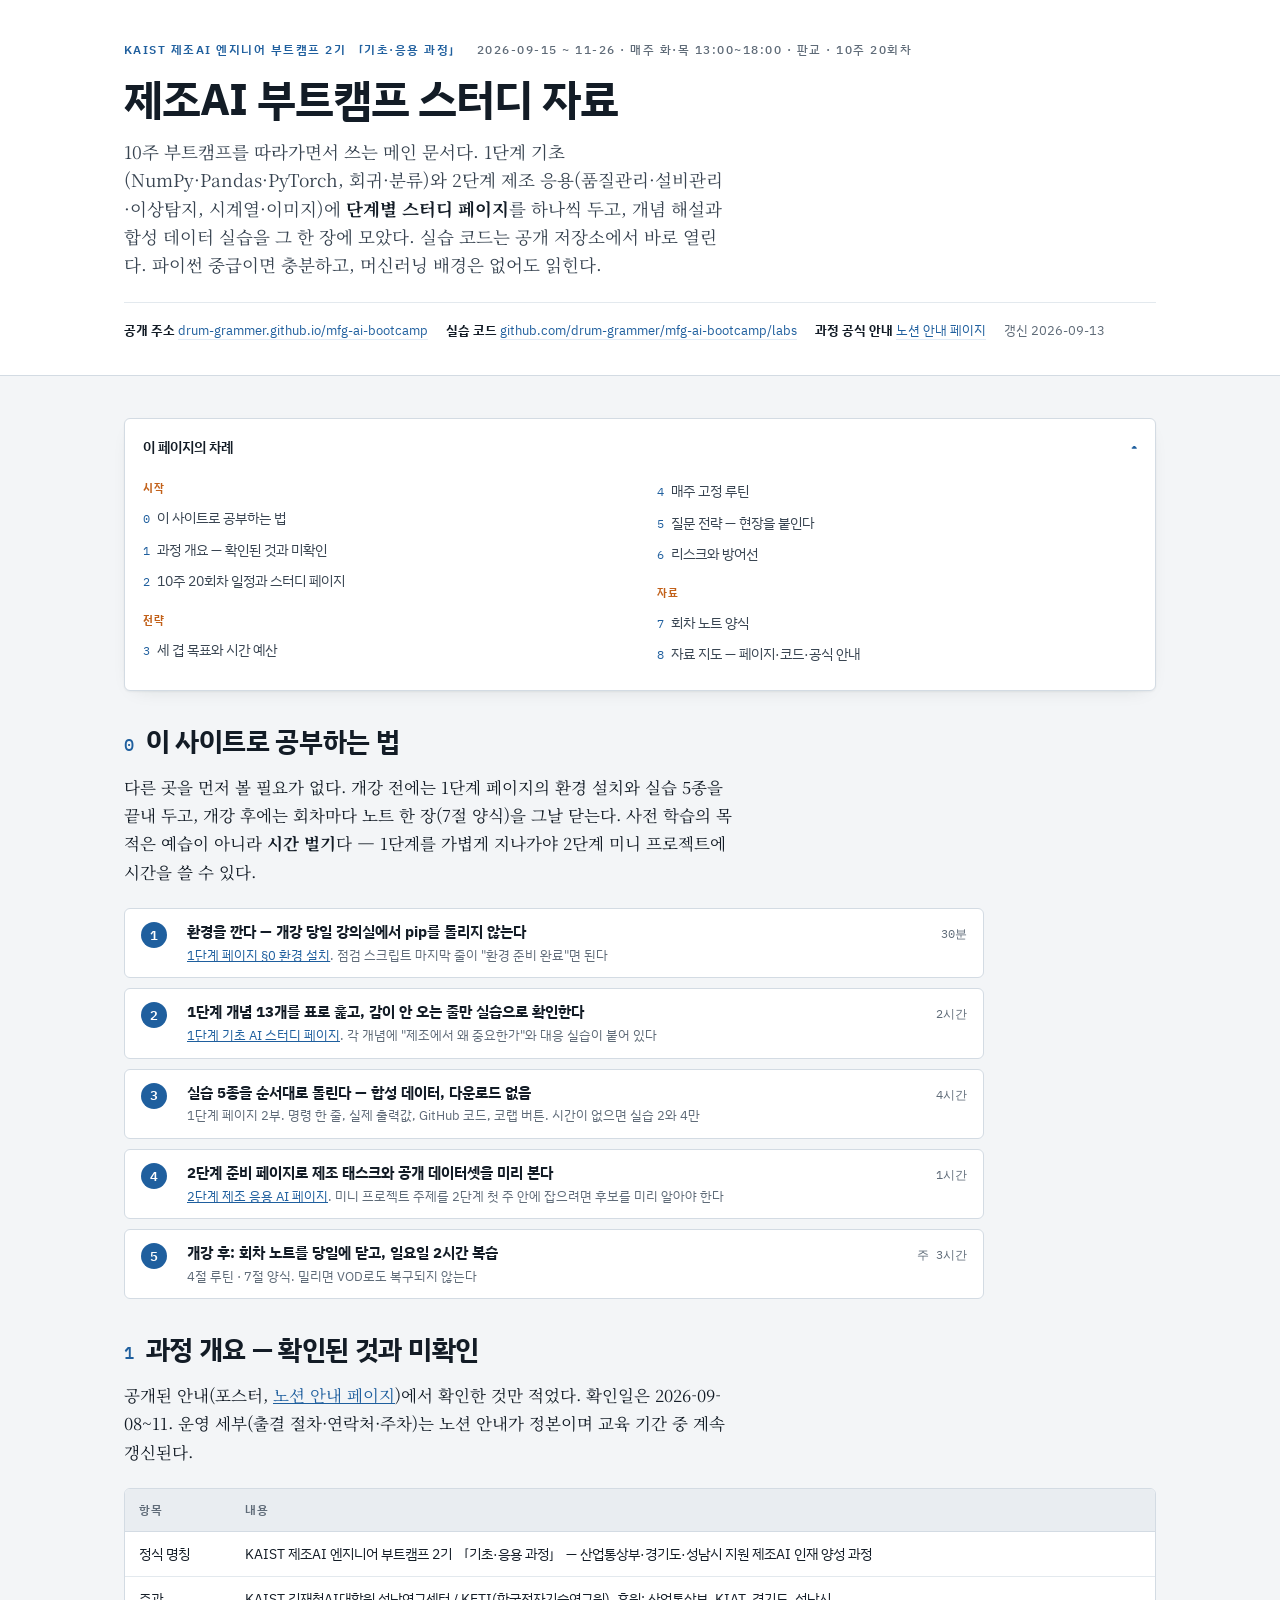
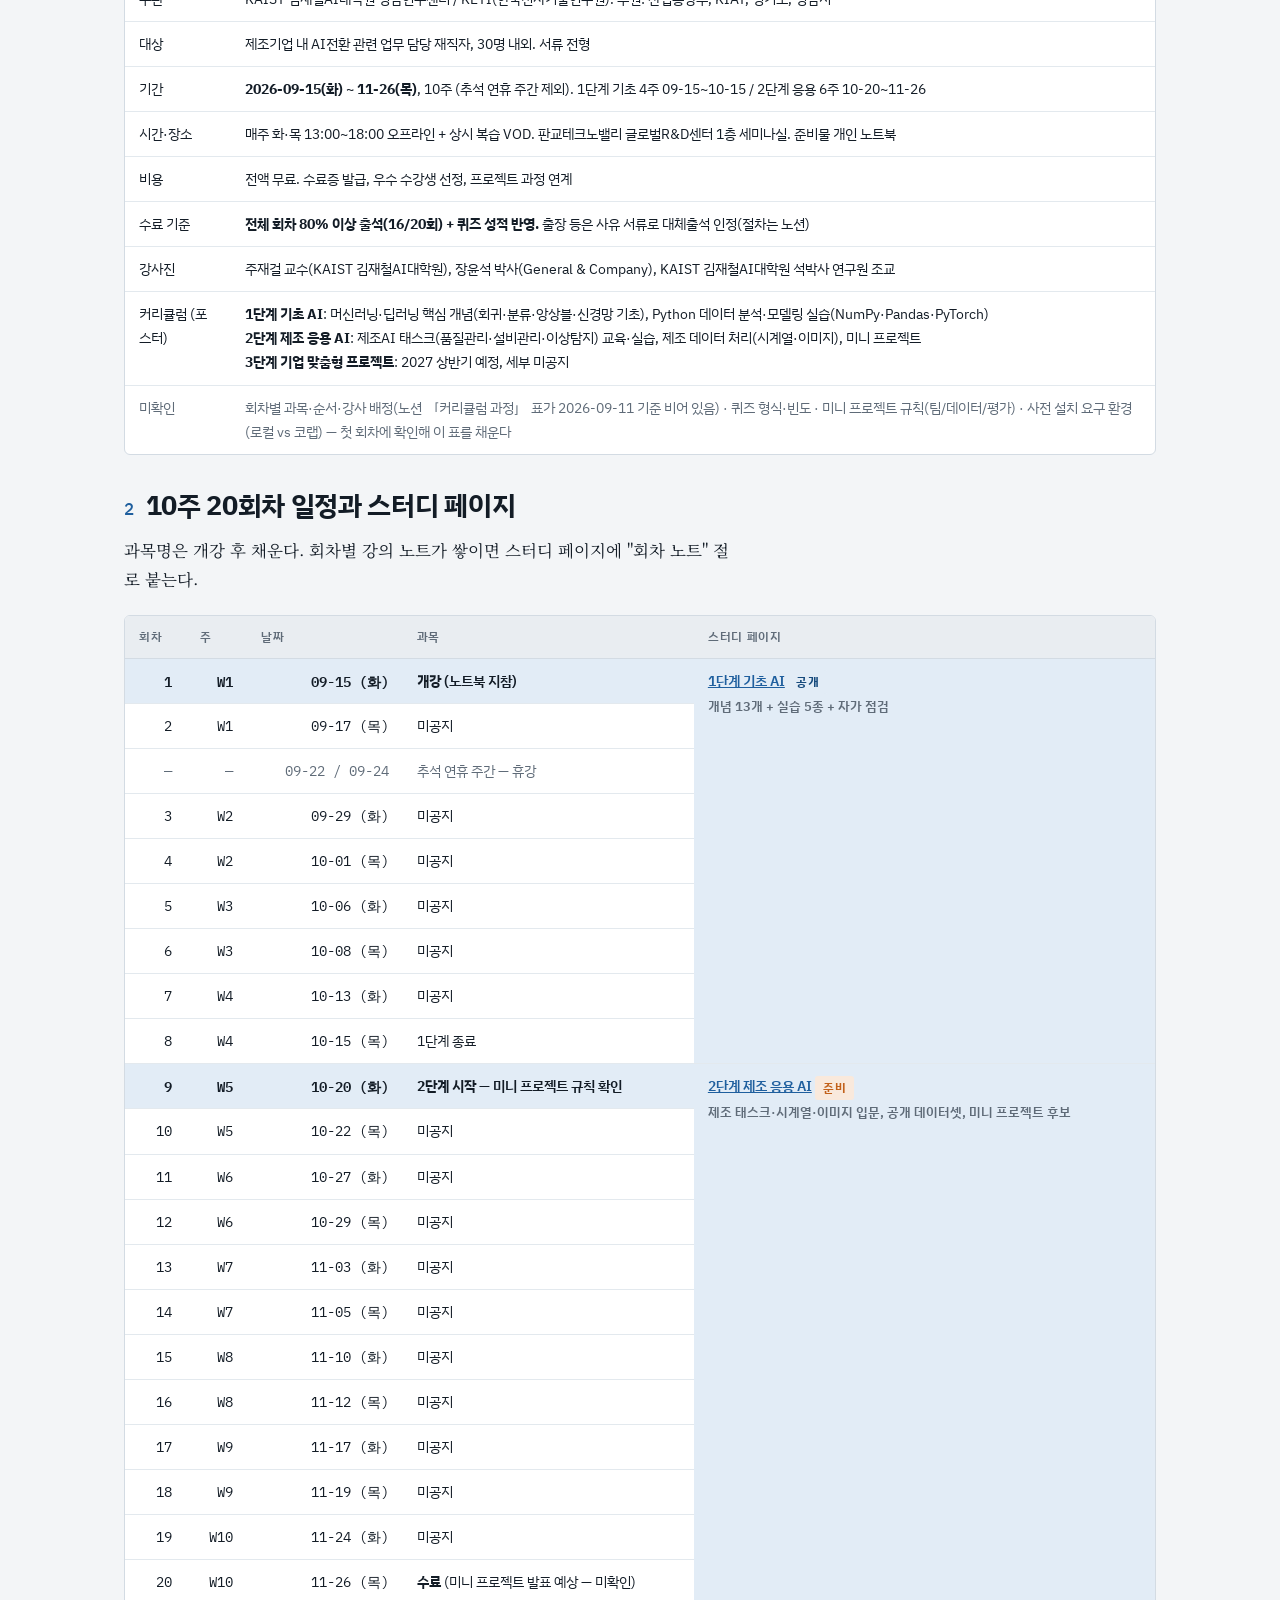
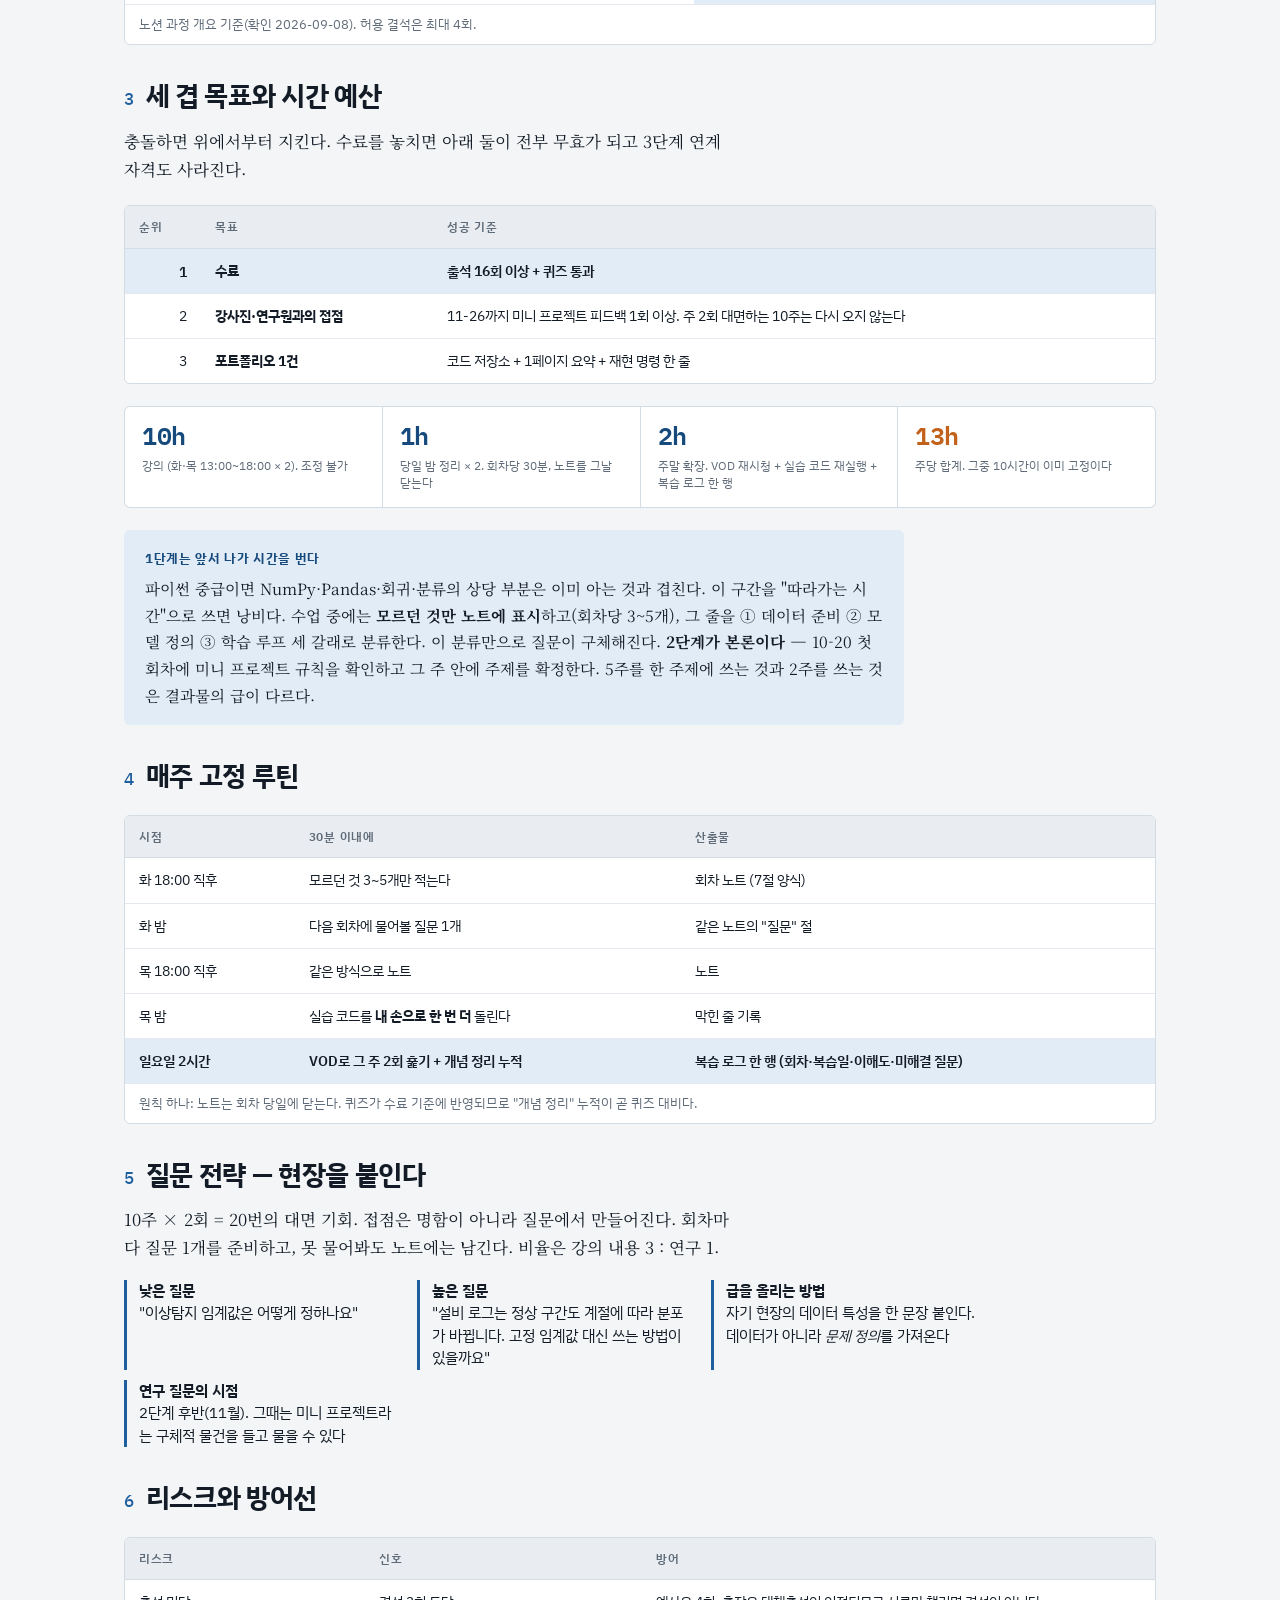
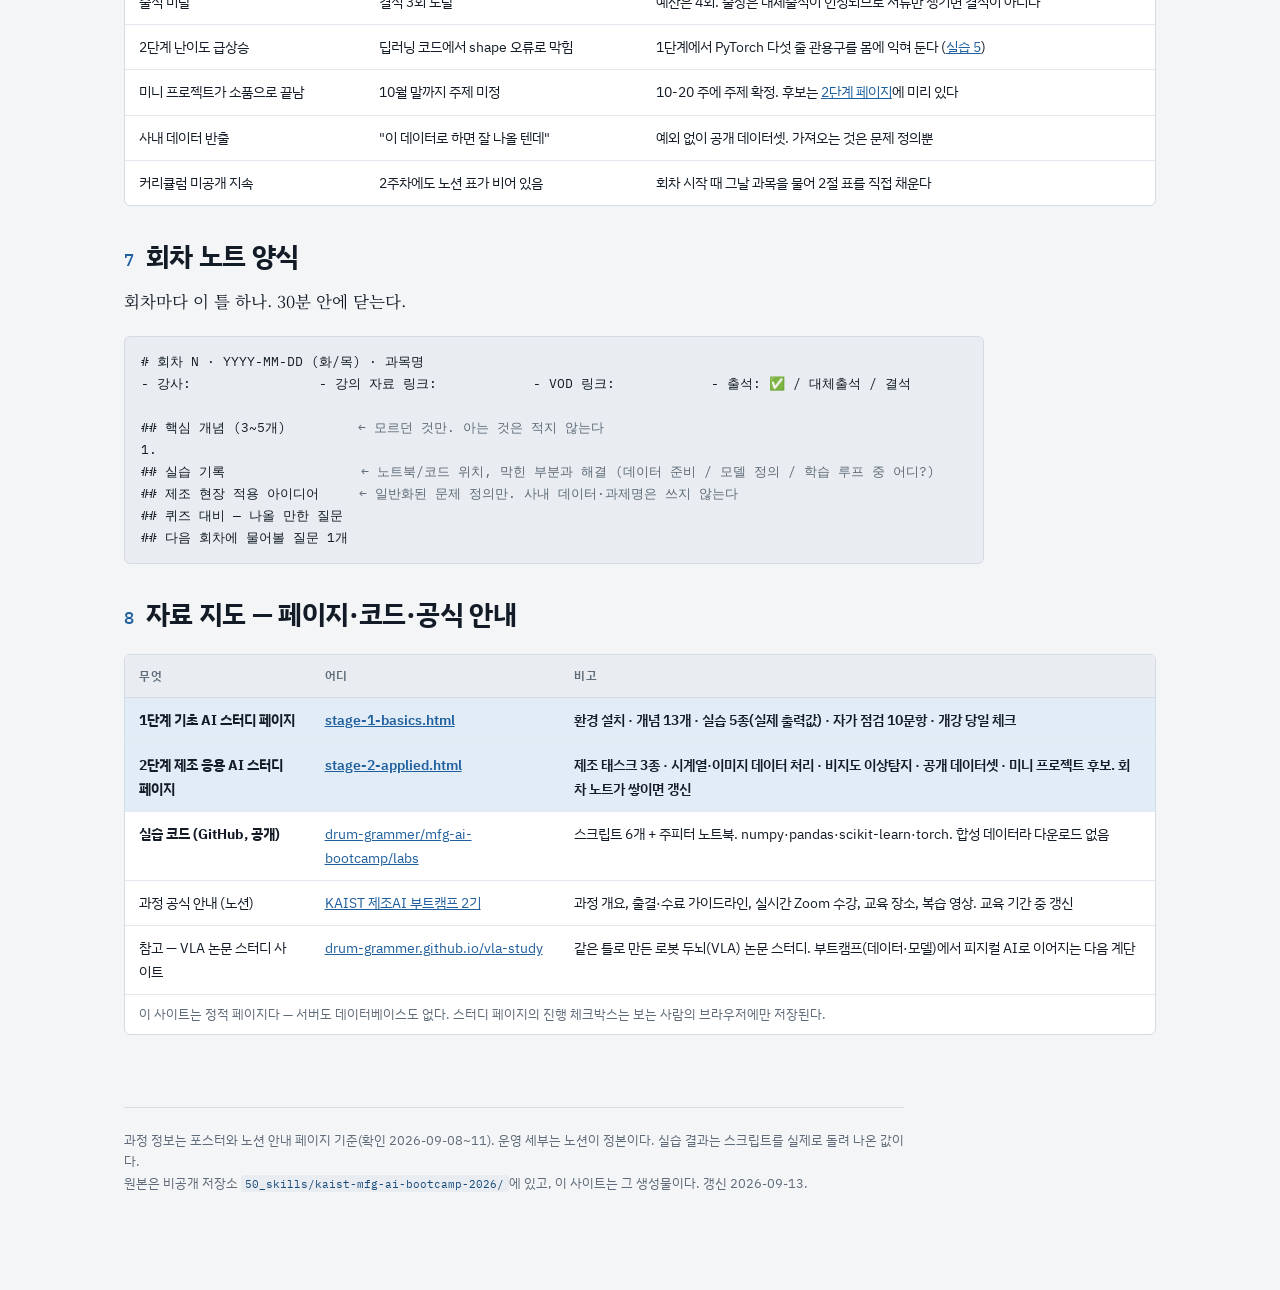
==== index.html @ 0977c616 "site: 2026-09-16 (kaist-mfg-ai-bootcamp-2026@974f3ee)" ====
<!DOCTYPE html>
<html lang="ko">
<head>
<meta charset="utf-8">
<meta name="viewport" content="width=device-width, initial-scale=1">
<style>
    html { color-scheme: light; }
    body { margin: 0; font: 14px system-ui, -apple-system, sans-serif; background: #fafaf9; }
    img { max-width: 100%; }
    [hidden] { display: none !important; }
</style>
<title>제조AI 부트캠프 2기 스터디</title>
<link rel="preconnect" href="https://fonts.gstatic.com" crossorigin>
<link rel="stylesheet" href="https://fonts.googleapis.com/css2?family=IBM+Plex+Sans+KR:wght@400;500;600;700&family=Noto+Serif+KR:wght@400;600;700&family=IBM+Plex+Mono:wght@400;500;600&display=swap">
<link rel="stylesheet" href="style.css">

</head>
<body>
<header class="masthead">
  <div class="wrap">
    <div class="eyebrow">
      <span>KAIST 제조AI 엔지니어 부트캠프 2기 「기초·응용 과정」</span>
      <span class="dim">2026-09-15 ~ 11-26 · 매주 화·목 13:00~18:00 · 판교 · 10주 20회차</span>
    </div>
    <h1>제조AI 부트캠프 스터디 자료</h1>
    <p class="standfirst">
      10주 부트캠프를 따라가면서 쓰는 메인 문서다. 1단계 기초(NumPy·Pandas·PyTorch, 회귀·분류)와
      2단계 제조 응용(품질관리·설비관리·이상탐지, 시계열·이미지)에 <strong>단계별 스터디 페이지</strong>를 하나씩 두고,
      개념 해설과 합성 데이터 실습을 그 한 장에 모았다. 실습 코드는 공개 저장소에서 바로 열린다.
      파이썬 중급이면 충분하고, 머신러닝 배경은 없어도 읽힌다.
    </p>
    <div class="meta">
      <span><strong>공개 주소</strong> <a href="https://drum-grammer.github.io/mfg-ai-bootcamp/">drum-grammer.github.io/mfg-ai-bootcamp</a></span>
      <span><strong>실습 코드</strong> <a href="https://github.com/drum-grammer/mfg-ai-bootcamp/tree/main/labs">github.com/drum-grammer/mfg-ai-bootcamp/labs</a></span>
      <span><strong>과정 공식 안내</strong> <a href="https://tangy-soarer-2d3.notion.site/KAIST-AI-2-3bcd9192df1180398498f3eba708423d">노션 안내 페이지</a></span>
      <span class="dim">갱신 2026-09-13</span>
    </div>
  </div>
</header>

<div class="wrap">
<main>

<details class="toc" open>
  <summary>이 페이지의 차례</summary>
  <div class="toc-body">
    <div class="grp">시작</div>
    <a href="#how"><span class="num">0</span>이 사이트로 공부하는 법</a>
    <a href="#facts"><span class="num">1</span>과정 개요 — 확인된 것과 미확인</a>
    <a href="#schedule"><span class="num">2</span>10주 20회차 일정과 스터디 페이지</a>
    <div class="grp">전략</div>
    <a href="#goals"><span class="num">3</span>세 겹 목표와 시간 예산</a>
    <a href="#routine"><span class="num">4</span>매주 고정 루틴</a>
    <a href="#questions"><span class="num">5</span>질문 전략 — 현장을 붙인다</a>
    <a href="#risks"><span class="num">6</span>리스크와 방어선</a>
    <div class="grp">자료</div>
    <a href="#note"><span class="num">7</span>회차 노트 양식</a>
    <a href="#map"><span class="num">8</span>자료 지도 — 페이지·코드·공식 안내</a>
  </div>
</details>

<h2 id="how"><span class="num">0</span>이 사이트로 공부하는 법</h2>
<p class="col">다른 곳을 먼저 볼 필요가 없다. 개강 전에는 1단계 페이지의 환경 설치와 실습 5종을 끝내 두고, 개강 후에는 회차마다 노트 한 장(7절 양식)을 그날 닫는다.
사전 학습의 목적은 예습이 아니라 <strong>시간 벌기</strong>다 — 1단계를 가볍게 지나가야 2단계 미니 프로젝트에 시간을 쓸 수 있다.</p>
<ol class="path">
  <li><div class="what"><b>환경을 깐다 — 개강 당일 강의실에서 pip를 돌리지 않는다</b><div class="where"><a href="stage-1-basics.html#env">1단계 페이지 §0 환경 설치</a>. 점검 스크립트 마지막 줄이 "환경 준비 완료"면 된다</div></div><span class="t">30분</span></li>
  <li><div class="what"><b>1단계 개념 13개를 표로 훑고, 감이 안 오는 줄만 실습으로 확인한다</b><div class="where"><a href="stage-1-basics.html">1단계 기초 AI 스터디 페이지</a>. 각 개념에 "제조에서 왜 중요한가"와 대응 실습이 붙어 있다</div></div><span class="t">2시간</span></li>
  <li><div class="what"><b>실습 5종을 순서대로 돌린다 — 합성 데이터, 다운로드 없음</b><div class="where">1단계 페이지 2부. 명령 한 줄, 실제 출력값, GitHub 코드, 코랩 버튼. 시간이 없으면 실습 2와 4만</div></div><span class="t">4시간</span></li>
  <li><div class="what"><b>2단계 준비 페이지로 제조 태스크와 공개 데이터셋을 미리 본다</b><div class="where"><a href="stage-2-applied.html">2단계 제조 응용 AI 페이지</a>. 미니 프로젝트 주제를 2단계 첫 주 안에 잡으려면 후보를 미리 알아야 한다</div></div><span class="t">1시간</span></li>
  <li><div class="what"><b>개강 후: 회차 노트를 당일에 닫고, 일요일 2시간 복습</b><div class="where">4절 루틴 · 7절 양식. 밀리면 VOD로도 복구되지 않는다</div></div><span class="t">주 3시간</span></li>
</ol>

<h2 id="facts"><span class="num">1</span>과정 개요 — 확인된 것과 미확인</h2>
<p class="col">공개된 안내(포스터, <a href="https://tangy-soarer-2d3.notion.site/KAIST-AI-2-3bcd9192df1180398498f3eba708423d">노션 안내 페이지</a>)에서 확인한 것만 적었다. 확인일은 2026-09-08~11.
운영 세부(출결 절차·연락처·주차)는 노션 안내가 정본이며 교육 기간 중 계속 갱신된다.</p>
<div class="tbl">
<table>
<thead><tr><th>항목</th><th>내용</th></tr></thead>
<tbody>
<tr><td>정식 명칭</td><td>KAIST 제조AI 엔지니어 부트캠프 2기 「기초·응용 과정」 — 산업통상부·경기도·성남시 지원 제조AI 인재 양성 과정</td></tr>
<tr><td>주관</td><td>KAIST 김재철AI대학원 성남연구센터 / KETI(한국전자기술연구원). 후원: 산업통상부, KIAT, 경기도, 성남시</td></tr>
<tr><td>대상</td><td>제조기업 내 AI전환 관련 업무 담당 재직자, 30명 내외. 서류 전형</td></tr>
<tr><td>기간</td><td><strong>2026-09-15(화) ~ 11-26(목)</strong>, 10주 (추석 연휴 주간 제외). 1단계 기초 4주 09-15~10-15 / 2단계 응용 6주 10-20~11-26</td></tr>
<tr><td>시간·장소</td><td>매주 화·목 13:00~18:00 오프라인 + 상시 복습 VOD. 판교테크노밸리 글로벌R&amp;D센터 1층 세미나실. 준비물 개인 노트북</td></tr>
<tr><td>비용</td><td>전액 무료. 수료증 발급, 우수 수강생 선정, 프로젝트 과정 연계</td></tr>
<tr><td>수료 기준</td><td><strong>전체 회차 80% 이상 출석(16/20회) + 퀴즈 성적 반영.</strong> 출장 등은 사유 서류로 대체출석 인정(절차는 노션)</td></tr>
<tr><td>강사진</td><td>주재걸 교수(KAIST 김재철AI대학원), 장윤석 박사(General &amp; Company), KAIST 김재철AI대학원 석박사 연구원 조교</td></tr>
<tr><td>커리큘럼 (포스터)</td><td><strong>1단계 기초 AI</strong>: 머신러닝·딥러닝 핵심 개념(회귀·분류·앙상블·신경망 기초), Python 데이터 분석·모델링 실습(NumPy·Pandas·PyTorch)<br><strong>2단계 제조 응용 AI</strong>: 제조AI 태스크(품질관리·설비관리·이상탐지) 교육·실습, 제조 데이터 처리(시계열·이미지), 미니 프로젝트<br><strong>3단계 기업 맞춤형 프로젝트</strong>: 2027 상반기 예정, 세부 미공지</td></tr>
<tr class="dim"><td>미확인</td><td>회차별 과목·순서·강사 배정(노션 「커리큘럼 과정」 표가 2026-09-11 기준 비어 있음) · 퀴즈 형식·빈도 · 미니 프로젝트 규칙(팀/데이터/평가) · 사전 설치 요구 환경(로컬 vs 코랩) — 첫 회차에 확인해 이 표를 채운다</td></tr>
</tbody>
</table>
</div>

<h2 id="schedule"><span class="num">2</span>10주 20회차 일정과 스터디 페이지</h2>
<p class="col">과목명은 개강 후 채운다. 회차별 강의 노트가 쌓이면 스터디 페이지에 "회차 노트" 절로 붙는다.</p>
<div class="tbl">
<table>
<thead><tr><th>회차</th><th>주</th><th>날짜</th><th>과목</th><th>스터디 페이지</th></tr></thead>
<tbody>
<tr class="hi"><td class="n">1</td><td class="n">W1</td><td class="n">09-15 (화)</td><td><strong>개강</strong> (노트북 지참)</td><td rowspan="9"><a href="stage-1-basics.html">1단계 기초 AI</a> <span class="pill">공개</span><br><span style="font-size:12.5px;color:var(--muted)">개념 13개 + 실습 5종 + 자가 점검</span></td></tr>
<tr><td class="n">2</td><td class="n">W1</td><td class="n">09-17 (목)</td><td>미공지</td></tr>
<tr class="dim"><td class="n">—</td><td class="n">—</td><td class="n">09-22 / 09-24</td><td>추석 연휴 주간 — 휴강</td></tr>
<tr><td class="n">3</td><td class="n">W2</td><td class="n">09-29 (화)</td><td>미공지</td></tr>
<tr><td class="n">4</td><td class="n">W2</td><td class="n">10-01 (목)</td><td>미공지</td></tr>
<tr><td class="n">5</td><td class="n">W3</td><td class="n">10-06 (화)</td><td>미공지</td></tr>
<tr><td class="n">6</td><td class="n">W3</td><td class="n">10-08 (목)</td><td>미공지</td></tr>
<tr><td class="n">7</td><td class="n">W4</td><td class="n">10-13 (화)</td><td>미공지</td></tr>
<tr><td class="n">8</td><td class="n">W4</td><td class="n">10-15 (목)</td><td>1단계 종료</td></tr>
<tr class="hi"><td class="n">9</td><td class="n">W5</td><td class="n">10-20 (화)</td><td><strong>2단계 시작</strong> — 미니 프로젝트 규칙 확인</td><td rowspan="12"><a href="stage-2-applied.html">2단계 제조 응용 AI</a> <span class="pill spike">준비</span><br><span style="font-size:12.5px;color:var(--muted)">제조 태스크·시계열·이미지 입문, 공개 데이터셋, 미니 프로젝트 후보</span></td></tr>
<tr><td class="n">10</td><td class="n">W5</td><td class="n">10-22 (목)</td><td>미공지</td></tr>
<tr><td class="n">11</td><td class="n">W6</td><td class="n">10-27 (화)</td><td>미공지</td></tr>
<tr><td class="n">12</td><td class="n">W6</td><td class="n">10-29 (목)</td><td>미공지</td></tr>
<tr><td class="n">13</td><td class="n">W7</td><td class="n">11-03 (화)</td><td>미공지</td></tr>
<tr><td class="n">14</td><td class="n">W7</td><td class="n">11-05 (목)</td><td>미공지</td></tr>
<tr><td class="n">15</td><td class="n">W8</td><td class="n">11-10 (화)</td><td>미공지</td></tr>
<tr><td class="n">16</td><td class="n">W8</td><td class="n">11-12 (목)</td><td>미공지</td></tr>
<tr><td class="n">17</td><td class="n">W9</td><td class="n">11-17 (화)</td><td>미공지</td></tr>
<tr><td class="n">18</td><td class="n">W9</td><td class="n">11-19 (목)</td><td>미공지</td></tr>
<tr><td class="n">19</td><td class="n">W10</td><td class="n">11-24 (화)</td><td>미공지</td></tr>
<tr><td class="n">20</td><td class="n">W10</td><td class="n">11-26 (목)</td><td><strong>수료</strong> (미니 프로젝트 발표 예상 — 미확인)</td></tr>
</tbody>
<caption>노션 과정 개요 기준(확인 2026-09-08). 허용 결석은 최대 4회.</caption>
</table>
</div>

<h2 id="goals"><span class="num">3</span>세 겹 목표와 시간 예산</h2>
<p class="col">충돌하면 위에서부터 지킨다. 수료를 놓치면 아래 둘이 전부 무효가 되고 3단계 연계 자격도 사라진다.</p>
<div class="tbl">
<table>
<thead><tr><th>순위</th><th>목표</th><th>성공 기준</th></tr></thead>
<tbody>
<tr class="hi"><td class="n">1</td><td><strong>수료</strong></td><td>출석 16회 이상 + 퀴즈 통과</td></tr>
<tr><td class="n">2</td><td><strong>강사진·연구원과의 접점</strong></td><td>11-26까지 미니 프로젝트 피드백 1회 이상. 주 2회 대면하는 10주는 다시 오지 않는다</td></tr>
<tr><td class="n">3</td><td><strong>포트폴리오 1건</strong></td><td>코드 저장소 + 1페이지 요약 + 재현 명령 한 줄</td></tr>
</tbody>
</table>
</div>
<div class="figs">
  <div class="fig"><span class="v">10h</span><span class="k">강의 (화·목 13:00~18:00 × 2). 조정 불가</span></div>
  <div class="fig"><span class="v">1h</span><span class="k">당일 밤 정리 × 2. 회차당 30분, 노트를 그날 닫는다</span></div>
  <div class="fig"><span class="v">2h</span><span class="k">주말 확장. VOD 재시청 + 실습 코드 재실행 + 복습 로그 한 행</span></div>
  <div class="fig spike"><span class="v">13h</span><span class="k">주당 합계. 그중 10시간이 이미 고정이다</span></div>
</div>
<div class="box key"><span class="h">1단계는 앞서 나가 시간을 번다</span>
  파이썬 중급이면 NumPy·Pandas·회귀·분류의 상당 부분은 이미 아는 것과 겹친다. 이 구간을 "따라가는 시간"으로 쓰면 낭비다.
  수업 중에는 <strong>모르던 것만 노트에 표시</strong>하고(회차당 3~5개), 그 줄을 ① 데이터 준비 ② 모델 정의 ③ 학습 루프 세 갈래로 분류한다. 이 분류만으로 질문이 구체해진다.
  <strong>2단계가 본론이다</strong> — 10-20 첫 회차에 미니 프로젝트 규칙을 확인하고 그 주 안에 주제를 확정한다. 5주를 한 주제에 쓰는 것과 2주를 쓰는 것은 결과물의 급이 다르다.
</div>

<h2 id="routine"><span class="num">4</span>매주 고정 루틴</h2>
<div class="tbl">
<table>
<thead><tr><th>시점</th><th>30분 이내에</th><th>산출물</th></tr></thead>
<tbody>
<tr><td>화 18:00 직후</td><td>모르던 것 3~5개만 적는다</td><td>회차 노트 (7절 양식)</td></tr>
<tr><td>화 밤</td><td>다음 회차에 물어볼 질문 1개</td><td>같은 노트의 "질문" 절</td></tr>
<tr><td>목 18:00 직후</td><td>같은 방식으로 노트</td><td>노트</td></tr>
<tr><td>목 밤</td><td>실습 코드를 <strong>내 손으로 한 번 더</strong> 돌린다</td><td>막힌 줄 기록</td></tr>
<tr class="hi"><td>일요일 2시간</td><td>VOD로 그 주 2회 훑기 + 개념 정리 누적</td><td>복습 로그 한 행 (회차·복습일·이해도·미해결 질문)</td></tr>
</tbody>
<caption>원칙 하나: 노트는 회차 당일에 닫는다. 퀴즈가 수료 기준에 반영되므로 "개념 정리" 누적이 곧 퀴즈 대비다.</caption>
</table>
</div>

<h2 id="questions"><span class="num">5</span>질문 전략 — 현장을 붙인다</h2>
<p class="col">10주 × 2회 = 20번의 대면 기회. 접점은 명함이 아니라 질문에서 만들어진다. 회차마다 질문 1개를 준비하고, 못 물어봐도 노트에는 남긴다. 비율은 강의 내용 3 : 연구 1.</p>
<div class="terms">
  <div><b>낮은 질문</b>"이상탐지 임계값은 어떻게 정하나요"</div>
  <div><b>높은 질문</b>"설비 로그는 정상 구간도 계절에 따라 분포가 바뀝니다. 고정 임계값 대신 쓰는 방법이 있을까요"</div>
  <div><b>급을 올리는 방법</b>자기 현장의 데이터 특성을 한 문장 붙인다. 데이터가 아니라 <em>문제 정의</em>를 가져온다</div>
  <div><b>연구 질문의 시점</b>2단계 후반(11월). 그때는 미니 프로젝트라는 구체적 물건을 들고 물을 수 있다</div>
</div>

<h2 id="risks"><span class="num">6</span>리스크와 방어선</h2>
<div class="tbl">
<table>
<thead><tr><th>리스크</th><th>신호</th><th>방어</th></tr></thead>
<tbody>
<tr><td>출석 미달</td><td>결석 3회 도달</td><td>예산은 4회. 출장은 대체출석이 인정되므로 서류만 챙기면 결석이 아니다</td></tr>
<tr><td>2단계 난이도 급상승</td><td>딥러닝 코드에서 shape 오류로 막힘</td><td>1단계에서 PyTorch 다섯 줄 관용구를 몸에 익혀 둔다 (<a href="stage-1-basics.html#lab5">실습 5</a>)</td></tr>
<tr><td>미니 프로젝트가 소품으로 끝남</td><td>10월 말까지 주제 미정</td><td>10-20 주에 주제 확정. 후보는 <a href="stage-2-applied.html#project">2단계 페이지</a>에 미리 있다</td></tr>
<tr><td>사내 데이터 반출</td><td>"이 데이터로 하면 잘 나올 텐데"</td><td>예외 없이 공개 데이터셋. 가져오는 것은 문제 정의뿐</td></tr>
<tr><td>커리큘럼 미공개 지속</td><td>2주차에도 노션 표가 비어 있음</td><td>회차 시작 때 그날 과목을 물어 2절 표를 직접 채운다</td></tr>
</tbody>
</table>
</div>

<h2 id="note"><span class="num">7</span>회차 노트 양식</h2>
<p class="col">회차마다 이 틀 하나. 30분 안에 닫는다.</p>
<pre class="code"># 회차 N · YYYY-MM-DD (화/목) · 과목명
- 강사:                - 강의 자료 링크:            - VOD 링크:            - 출석: ✅ / 대체출석 / 결석

## 핵심 개념 (3~5개)         <span class="c">← 모르던 것만. 아는 것은 적지 않는다</span>
1.
## 실습 기록                 <span class="c">← 노트북/코드 위치, 막힌 부분과 해결 (데이터 준비 / 모델 정의 / 학습 루프 중 어디?)</span>
## 제조 현장 적용 아이디어     <span class="c">← 일반화된 문제 정의만. 사내 데이터·과제명은 쓰지 않는다</span>
## 퀴즈 대비 — 나올 만한 질문
## 다음 회차에 물어볼 질문 1개</pre>

<h2 id="map"><span class="num">8</span>자료 지도 — 페이지·코드·공식 안내</h2>
<div class="tbl">
<table>
<thead><tr><th>무엇</th><th>어디</th><th>비고</th></tr></thead>
<tbody>
<tr class="hi"><td><strong>1단계 기초 AI 스터디 페이지</strong></td><td><a href="stage-1-basics.html">stage-1-basics.html</a></td><td>환경 설치 · 개념 13개 · 실습 5종(실제 출력값) · 자가 점검 10문항 · 개강 당일 체크</td></tr>
<tr class="hi"><td><strong>2단계 제조 응용 AI 스터디 페이지</strong></td><td><a href="stage-2-applied.html">stage-2-applied.html</a></td><td>제조 태스크 3종 · 시계열·이미지 데이터 처리 · 비지도 이상탐지 · 공개 데이터셋 · 미니 프로젝트 후보. 회차 노트가 쌓이면 갱신</td></tr>
<tr><td><strong>실습 코드 (GitHub, 공개)</strong></td><td><a href="https://github.com/drum-grammer/mfg-ai-bootcamp/tree/main/labs">drum-grammer/mfg-ai-bootcamp/labs</a></td><td>스크립트 6개 + 주피터 노트북. numpy·pandas·scikit-learn·torch. 합성 데이터라 다운로드 없음</td></tr>
<tr><td>과정 공식 안내 (노션)</td><td><a href="https://tangy-soarer-2d3.notion.site/KAIST-AI-2-3bcd9192df1180398498f3eba708423d">KAIST 제조AI 부트캠프 2기</a></td><td>과정 개요, 출결·수료 가이드라인, 실시간 Zoom 수강, 교육 장소, 복습 영상. 교육 기간 중 갱신</td></tr>
<tr><td>참고 — VLA 논문 스터디 사이트</td><td><a href="https://drum-grammer.github.io/vla-study/">drum-grammer.github.io/vla-study</a></td><td>같은 틀로 만든 로봇 두뇌(VLA) 논문 스터디. 부트캠프(데이터·모델)에서 피지컬 AI로 이어지는 다음 계단</td></tr>
</tbody>
<caption>이 사이트는 정적 페이지다 — 서버도 데이터베이스도 없다. 스터디 페이지의 진행 체크박스는 보는 사람의 브라우저에만 저장된다.</caption>
</table>
</div>

<footer>
  과정 정보는 포스터와 노션 안내 페이지 기준(확인 2026-09-08~11). 운영 세부는 노션이 정본이다. 실습 결과는 스크립트를 실제로 돌려 나온 값이다.<br>
  원본은 비공개 저장소 <code>50_skills/kaist-mfg-ai-bootcamp-2026/</code>에 있고, 이 사이트는 그 생성물이다. 갱신 2026-09-13.
</footer>
</main>
</div>
</body>
</html>
---- style.css ----
/* ── 제조AI 부트캠프 스터디 자료 공용 스타일 ──────────────────────
   VLA 스터디 사이트(30_ecosystem/ai2-robotics/web/style.css)와 같은 구조.
   색만 바꿨다: 계측기·설비의 강철빛 파랑 + 경보등 주황.
   서체는 IBM Plex — 기술 문서를 위해 설계된 얼굴. ───────────────── */

:root {
  /* 밝은 테마 (기본) */
  --paper:      #f3f5f7;
  --surface:    #ffffff;
  --surface-2:  #e9edf1;
  --ink:        #131c26;
  --ink-soft:   #384451;
  --muted:      #5f6b78;
  --line:       #d3dbe3;
  --line-soft:  #e3e9ee;
  --accent:     #1f5f9e;
  --accent-ink: #164a7c;
  --accent-wash:#e2ecf6;
  --spike:      #c2611a;
  --spike-wash: #f9e9dc;
  --alert:      #a33f35;
  --alert-wash: #f8e7e4;
  --shadow:     0 1px 2px rgba(16,31,30,.05), 0 6px 20px -12px rgba(16,31,30,.18);

  --f-ui:   "IBM Plex Sans KR", "IBM Plex Sans", -apple-system, BlinkMacSystemFont, "Apple SD Gothic Neo", sans-serif;
  --f-body: "Noto Serif KR", "IBM Plex Serif", Georgia, serif;
  --f-mono: "IBM Plex Mono", ui-monospace, SFMono-Regular, Menlo, monospace;

  --measure: 68ch;
  --wide: 1080px;
  color-scheme: light;
}

@media (prefers-color-scheme: dark) {
  :root:not([data-theme="light"]) {
    --paper:      #0d141b;
    --surface:    #141d27;
    --surface-2:  #1b2732;
    --ink:        #e8edf2;
    --ink-soft:   #bcc7d2;
    --muted:      #90a0b0;
    --line:       #273744;
    --line-soft:  #1e2b36;
    --accent:     #6eb0ef;
    --accent-ink: #94c6f6;
    --accent-wash:#16304a;
    --spike:      #e6925a;
    --spike-wash: #33231a;
    --alert:      #e08b7f;
    --alert-wash: #33201d;
    --shadow:     0 1px 2px rgba(0,0,0,.3), 0 8px 24px -14px rgba(0,0,0,.6);
    color-scheme: dark;
  }
}

:root[data-theme="dark"] {
  --paper:      #0c1716;
  --surface:    #132221;
  --surface-2:  #1a2b29;
  --ink:        #e8efed;
  --ink-soft:   #bccac7;
  --muted:      #90a29e;
  --line:       #263a37;
  --line-soft:  #1d2e2c;
  --accent:     #57bdaf;
  --accent-ink: #7fd3c6;
  --accent-wash:#14312d;
  --spike:      #d9a557;
  --spike-wash: #2f2618;
  --alert:      #e08b7f;
  --alert-wash: #33201d;
  --shadow:     0 1px 2px rgba(0,0,0,.3), 0 8px 24px -14px rgba(0,0,0,.6);
  color-scheme: dark;
}

* { box-sizing: border-box; }

body {
  background: var(--paper);
  color: var(--ink);
  font-family: var(--f-body);
  font-size: 16.5px;
  line-height: 1.72;
  -webkit-font-smoothing: antialiased;
  text-rendering: optimizeLegibility;
}

/* ── 레이아웃 ────────────────────────────────────────────────── */
.wrap { max-width: var(--wide); margin: 0 auto; padding: 0 24px 96px; }
.col  { max-width: var(--measure); }
.bleed { max-width: 100%; }

/* ── 머리말 ──────────────────────────────────────────────────── */
.masthead {
  border-bottom: 1px solid var(--line);
  background: var(--surface);
  position: relative;
  overflow: hidden;
}
.masthead .wrap { padding-top: 40px; padding-bottom: 34px; }
/* 감쇠 곡선 모티프 — exp(ΔA). 이 논문의 기계장치 그 자체 */
.decay {
  position: absolute; inset: auto 0 0 0; height: 76px; width: 100%;
  opacity: .5; pointer-events: none;
}
.eyebrow {
  font-family: var(--f-ui); font-size: 11.5px; font-weight: 600;
  letter-spacing: .13em; text-transform: uppercase; color: var(--accent);
  display: flex; flex-wrap: wrap; gap: 6px 14px; align-items: baseline;
}
.eyebrow .dim { color: var(--muted); font-weight: 500; }
h1 {
  font-family: var(--f-ui); font-weight: 700; font-size: clamp(28px, 4.6vw, 44px);
  line-height: 1.14; letter-spacing: -.02em; margin: 14px 0 0;
  text-wrap: balance; max-width: 24ch;
}
.standfirst {
  margin: 14px 0 0; max-width: 60ch; font-size: 17.5px;
  color: var(--ink-soft); line-height: 1.62;
}
.meta {
  font-family: var(--f-ui); font-size: 13px; color: var(--muted);
  margin: 22px 0 0; display: flex; flex-wrap: wrap; gap: 6px 18px;
  padding-top: 16px; border-top: 1px solid var(--line-soft);
}
.meta a { color: var(--accent); text-decoration: none; border-bottom: 1px solid var(--accent-wash); }
.meta a:hover { border-bottom-color: currentColor; }

/* ── 본문 조판 ───────────────────────────────────────────────── */
main { padding-top: 8px; }
.part {
  font-family: var(--f-ui); font-size: 11.5px; font-weight: 700;
  letter-spacing: .14em; text-transform: uppercase;
  color: var(--spike); margin: 64px 0 0;
  display: flex; align-items: center; gap: 12px;
}
.part::after { content: ""; flex: 1; height: 1px; background: var(--line); }

h2 {
  font-family: var(--f-ui); font-weight: 700; font-size: clamp(21px, 2.6vw, 27px);
  line-height: 1.24; letter-spacing: -.012em; margin: 34px 0 4px;
  text-wrap: balance; scroll-margin-top: 20px;
}
h2 .num {
  font-family: var(--f-mono); font-size: .62em; font-weight: 500;
  color: var(--accent); margin-right: .7em; letter-spacing: 0;
}
h3 {
  font-family: var(--f-ui); font-weight: 600; font-size: 17.5px;
  margin: 30px 0 2px; line-height: 1.34; letter-spacing: -.005em;
  scroll-margin-top: 20px;
}
p { margin: 14px 0 0; max-width: var(--measure); }
strong { font-weight: 700; color: var(--ink); }
em { font-style: italic; }
a { color: var(--accent); }

ul, ol { max-width: var(--measure); margin: 14px 0 0; padding-left: 1.35em; }
li { margin: 7px 0 0; }
li::marker { color: var(--accent); }
ol { padding-left: 1.5em; }

code {
  font-family: var(--f-mono); font-size: .875em;
  background: var(--surface-2); padding: .12em .38em;
  border-radius: 3px; color: var(--accent-ink);
  overflow-wrap: break-word;
}
:root[data-theme="dark"] code, :root:not([data-theme="light"]) code {
  color: var(--accent-ink);
}

/* ── 수식 카드 — 논문의 식 (1)~(6) ──────────────────────────── */
.eq {
  margin: 22px 0 0; background: var(--surface); border: 1px solid var(--line);
  border-left: 3px solid var(--accent); border-radius: 0 6px 6px 0;
  padding: 16px 20px; box-shadow: var(--shadow); max-width: 760px;
}
.eq pre {
  font-family: var(--f-mono); font-size: 13.5px; line-height: 1.78;
  margin: 0; overflow-x: auto; color: var(--ink);
}
.eq .tag {
  font-family: var(--f-ui); font-size: 11px; font-weight: 600;
  letter-spacing: .1em; text-transform: uppercase; color: var(--accent);
  display: block; margin-bottom: 8px;
}
.eq .gloss {
  font-size: 14.5px; color: var(--ink-soft); margin: 10px 0 0;
  padding-top: 10px; border-top: 1px dashed var(--line);
}

/* ── 불러오기 상자 ───────────────────────────────────────────── */
.box {
  margin: 22px 0 0; padding: 16px 20px; border-radius: 6px;
  font-size: 15.5px; max-width: 780px; border: 1px solid var(--line);
  background: var(--surface);
}
.box > :first-child { margin-top: 0; }
.box .h {
  font-family: var(--f-ui); font-weight: 700; font-size: 13px;
  letter-spacing: .05em; display: block; margin-bottom: 6px;
}
.box.key    { background: var(--accent-wash); border-color: transparent; }
.box.key .h { color: var(--accent-ink); }
.box.warn   { background: var(--alert-wash); border-color: transparent; }
.box.warn .h{ color: var(--alert); }
.box.spike  { background: var(--spike-wash); border-color: transparent; }
.box.spike .h { color: var(--spike); }

/* 실습 연결 — 구조가 정보다: 이론 절 ↔ 실습 번호 */
.lab-link {
  display: flex; gap: 12px; align-items: flex-start;
  margin: 20px 0 0; max-width: 780px; padding: 12px 16px;
  background: var(--surface); border: 1px solid var(--line);
  border-radius: 6px; font-family: var(--f-ui); font-size: 14.5px;
  line-height: 1.55;
}
.lab-link .n {
  flex: none; font-family: var(--f-mono); font-size: 12px; font-weight: 600;
  background: var(--accent); color: var(--surface); padding: 2px 8px;
  border-radius: 3px; letter-spacing: .02em; margin-top: 2px;
}
:root[data-theme="dark"] .lab-link .n { color: #0c1716; }

/* ── 표 ──────────────────────────────────────────────────────── */
.tbl { margin: 22px 0 0; overflow-x: auto; border: 1px solid var(--line); border-radius: 6px; background: var(--surface); }
table { width: 100%; border-collapse: collapse; font-family: var(--f-ui); font-size: 14px; }
thead th {
  text-align: left; font-weight: 600; font-size: 11.5px; letter-spacing: .06em;
  text-transform: uppercase; color: var(--muted); padding: 11px 14px;
  border-bottom: 1px solid var(--line); background: var(--surface-2);
  white-space: nowrap;
}
tbody td { padding: 10px 14px; border-top: 1px solid var(--line-soft); vertical-align: top; }
tbody tr:first-child td { border-top: none; }
td.n, th.n { text-align: right; font-family: var(--f-mono); font-variant-numeric: tabular-nums; white-space: nowrap; }
tbody tr.hi { background: var(--accent-wash); }
tbody tr.hi td { font-weight: 600; }
tbody tr.dim td { color: var(--muted); }
caption {
  caption-side: bottom; text-align: left; font-family: var(--f-ui);
  font-size: 12.5px; color: var(--muted); padding: 10px 14px;
  border-top: 1px solid var(--line-soft); line-height: 1.5;
}

/* ── 목차 ────────────────────────────────────────────────────── */
.toc {
  margin: 34px 0 0; background: var(--surface); border: 1px solid var(--line);
  border-radius: 6px; padding: 4px 0; box-shadow: var(--shadow);
}
.toc summary {
  font-family: var(--f-ui); font-weight: 600; font-size: 14px;
  padding: 12px 18px; cursor: pointer; list-style: none;
  display: flex; justify-content: space-between; align-items: center;
}
.toc summary::-webkit-details-marker { display: none; }
.toc summary::after { content: "▾"; color: var(--accent); font-size: 12px; }
.toc[open] summary::after { content: "▴"; }
.toc-body { padding: 4px 18px 16px; columns: 2; column-gap: 34px; }
@media (max-width: 700px) { .toc-body { columns: 1; } }
.toc-body a {
  display: block; font-family: var(--f-ui); font-size: 13.5px;
  color: var(--ink-soft); text-decoration: none; padding: 4px 0;
  break-inside: avoid;
}
.toc-body a:hover { color: var(--accent); }
.toc-body a .num { font-family: var(--f-mono); color: var(--accent); margin-right: .6em; font-size: 12px; }
.toc-body .grp {
  font-family: var(--f-ui); font-size: 11px; font-weight: 700; letter-spacing: .12em;
  text-transform: uppercase; color: var(--spike); margin: 14px 0 4px; break-inside: avoid;
}
.toc-body .grp:first-child { margin-top: 4px; }

/* ── 문서 카드 (관련 문서) ───────────────────────────────────── */
.docs { display: grid; gap: 12px; margin: 22px 0 0; grid-template-columns: repeat(auto-fit, minmax(228px, 1fr)); }
.doc {
  background: var(--surface); border: 1px solid var(--line); border-radius: 6px;
  padding: 15px 17px; font-family: var(--f-ui);
}
.doc .t { font-weight: 700; font-size: 14.5px; display: block; }
.doc .d { font-size: 13px; color: var(--muted); margin-top: 5px; line-height: 1.5; }
.doc.self { border-color: var(--accent); background: var(--accent-wash); }
.doc.self .t { color: var(--accent-ink); }

/* ── 수치 타일 (속도·파라미터 같은 핵심 숫자) ───────────────── */
.figs { display: grid; gap: 1px; margin: 22px 0 0; background: var(--line);
        border: 1px solid var(--line); border-radius: 6px; overflow: hidden;
        grid-template-columns: repeat(auto-fit, minmax(150px, 1fr)); }
.fig { background: var(--surface); padding: 15px 17px; font-family: var(--f-ui); }
.fig .v {
  font-family: var(--f-mono); font-size: 25px; font-weight: 600;
  font-variant-numeric: tabular-nums; letter-spacing: -.02em; display: block;
  line-height: 1.1; color: var(--accent-ink);
}
.fig .k { font-size: 12px; color: var(--muted); margin-top: 7px; display: block; line-height: 1.45; }
.fig.spike .v { color: var(--spike); }

/* ── 코드 블록 ───────────────────────────────────────────────── */
pre.code {
  margin: 20px 0 0; background: var(--surface-2); border: 1px solid var(--line);
  border-radius: 6px; padding: 14px 16px; overflow-x: auto;
  font-family: var(--f-mono); font-size: 13px; line-height: 1.7; color: var(--ink);
  max-width: 860px;
}
pre.code .c { color: var(--muted); }
pre.code b { color: var(--spike); font-weight: 600; }

/* ── 퀴즈 ────────────────────────────────────────────────────── */
.quiz { max-width: 780px; }
.quiz summary {
  font-family: var(--f-ui); font-weight: 600; font-size: 14px; cursor: pointer;
  color: var(--accent); padding: 10px 0; list-style: none;
}
.quiz summary::-webkit-details-marker { display: none; }
.quiz summary::before { content: "정답 보기 ▾"; }
.quiz[open] summary::before { content: "정답 접기 ▴"; }
.quiz ol { font-size: 15px; }

/* ── 꼬리말 ──────────────────────────────────────────────────── */
footer {
  margin-top: 72px; padding-top: 22px; border-top: 1px solid var(--line);
  font-family: var(--f-ui); font-size: 13px; color: var(--muted);
  max-width: 780px; line-height: 1.65;
}

:focus-visible { outline: 2px solid var(--spike); outline-offset: 2px; border-radius: 2px; }
@media (prefers-reduced-motion: reduce) { * { animation: none !important; transition: none !important; } }
hr { border: none; border-top: 1px solid var(--line); margin: 44px 0 0; max-width: var(--measure); }

/* ── 스터디 허브·논문 페이지 (2026-09-13 추가) ─────────────────── */
/* 논문 명판 — 머리말 안의 서지 정보 */
.cite {
  font-family: var(--f-ui); font-size: 14px; color: var(--ink-soft);
  margin: 12px 0 0; line-height: 1.6; max-width: 70ch;
}
.cite b { color: var(--ink); }
.links { display: flex; flex-wrap: wrap; gap: 8px; margin: 16px 0 0; }
.links a {
  font-family: var(--f-ui); font-size: 13px; font-weight: 600; text-decoration: none;
  color: var(--accent-ink); background: var(--accent-wash);
  padding: 5px 11px; border-radius: 999px; border: 1px solid transparent;
}
.links a:hover { border-color: var(--accent); }
.links a.ext::after { content: " ↗"; font-weight: 400; }
.pill {
  display: inline-block; font-family: var(--f-ui); font-size: 11.5px; font-weight: 700;
  letter-spacing: .06em; text-transform: uppercase; padding: 2px 8px; border-radius: 3px;
  background: var(--accent-wash); color: var(--accent-ink); vertical-align: middle;
}
.pill.todo { background: var(--surface-2); color: var(--muted); }
.pill.spike { background: var(--spike-wash); color: var(--spike); }

/* 학습 경로 — 단계 카드 열 */
.path { counter-reset: step; list-style: none; padding: 0; margin: 22px 0 0; max-width: 860px; display: grid; gap: 10px; }
.path li {
  counter-increment: step; display: grid; grid-template-columns: 34px 1fr auto; gap: 12px;
  align-items: start; background: var(--surface); border: 1px solid var(--line);
  border-radius: 6px; padding: 12px 16px; font-family: var(--f-ui); font-size: 14.5px; margin: 0;
}
.path li::before {
  content: counter(step); font-family: var(--f-mono); font-weight: 600; font-size: 13px;
  color: var(--surface); background: var(--accent); border-radius: 50%;
  width: 26px; height: 26px; display: grid; place-items: center; margin-top: 1px;
}
:root[data-theme="dark"] .path li::before { color: #0c1716; }
.path .what { line-height: 1.5; }
.path .what b { display: block; font-weight: 700; }
.path .where { font-size: 13px; color: var(--muted); margin-top: 3px; }
.path .t { font-family: var(--f-mono); font-size: 12px; color: var(--muted); white-space: nowrap; padding-top: 3px; }
@media (max-width: 560px) { .path li { grid-template-columns: 34px 1fr; } .path .t { grid-column: 2; padding-top: 0; } }

/* 진행 체크리스트 — 이 브라우저에만 저장(localStorage), 서버 없음 */
.checks { list-style: none; padding: 0; margin: 14px 0 0; max-width: 780px; font-family: var(--f-ui); font-size: 14.5px; }
.checks li { margin: 0; border-top: 1px solid var(--line-soft); }
.checks li:first-child { border-top: none; }
.checks label { display: flex; gap: 10px; align-items: flex-start; padding: 8px 2px; cursor: pointer; line-height: 1.5; }
.checks input { margin-top: 5px; accent-color: var(--accent); flex: none; }
.checks input:checked + span { color: var(--muted); text-decoration: line-through; }

/* 실습 카드 머리 — 번호·제목·메타 */
.lab-head { display: flex; gap: 14px; align-items: flex-start; margin: 34px 0 0; }
.lab-head .n {
  flex: none; font-family: var(--f-mono); font-size: 13px; font-weight: 600;
  background: var(--spike); color: #fff; padding: 4px 10px; border-radius: 4px; margin-top: 4px;
}
.lab-head h3 { margin: 0; }
.lab-head .ref { font-family: var(--f-ui); font-size: 13px; color: var(--muted); margin-top: 3px; }
.lab-head .ref a { color: var(--accent); }

/* 논문 목록 (허브) */
.papers { list-style: none; padding: 0; margin: 22px 0 0; border-top: 1px solid var(--line); max-width: 900px; }
.paper { display: grid; grid-template-columns: 96px 1fr; gap: 0 18px; padding: 16px 0; border-bottom: 1px solid var(--line); margin: 0; }
.paper .when { font-family: var(--f-mono); font-size: 12.5px; color: var(--muted); line-height: 1.5; padding-top: 3px; }
.paper .when b { display: block; color: var(--spike); font-size: 15px; font-weight: 600; }
.paper .name { font-family: var(--f-ui); font-weight: 700; font-size: 17px; margin: 0; }
.paper .name .venue { font-weight: 500; font-size: 12.5px; color: var(--muted); margin-left: 8px; }
.paper .line { margin: 4px 0 0; font-size: 15px; color: var(--ink-soft); max-width: 66ch; }
.paper .links { margin-top: 10px; }
.paper .links a.study { background: var(--spike-wash); color: var(--spike); }
.paper .links span.study { font-family: var(--f-ui); font-size: 13px; color: var(--muted); padding: 5px 0; }
@media (max-width: 480px) { .paper { grid-template-columns: 1fr; } }

/* 계보 그림 */
.lineage { background: var(--surface); border: 1px solid var(--line); border-radius: 6px; padding: 14px; margin: 22px 0 0; overflow-x: auto; max-width: 900px; }
.lineage svg { display: block; width: 100%; height: auto; min-width: 560px; }
.lineage text { font-family: var(--f-ui); fill: var(--ink); font-size: 12px; }
.lineage .num { fill: var(--spike); font-weight: 700; }
.lineage .cap { fill: var(--muted); font-size: 11px; }
.lineage .bx { fill: var(--surface-2); stroke: var(--line); }
.lineage .hub { fill: var(--accent-wash); stroke: var(--accent); }
.lineage .edge { stroke: var(--muted); fill: none; stroke-width: 1.2; }
.lineage .edge.main { stroke: var(--accent); stroke-width: 1.8; }

/* 두 열 대비 (개념 카드) */
.terms { display: grid; grid-template-columns: repeat(auto-fit, minmax(240px, 1fr)); gap: 10px 20px; margin: 18px 0 0; max-width: 860px; }
.terms div { border-left: 3px solid var(--accent); padding-left: 12px; font-family: var(--f-ui); font-size: 14.5px; line-height: 1.55; }
.terms b { display: block; font-weight: 700; }

/* 사이트 내비 (페이지 상단 한 줄) */
.crumbs { font-family: var(--f-ui); font-size: 13px; color: var(--muted); margin: 0 0 6px; }
.crumbs a { color: var(--accent); text-decoration: none; }
.crumbs a:hover { text-decoration: underline; }
.nextprev { display: flex; flex-wrap: wrap; gap: 12px; margin: 40px 0 0; max-width: 860px; }
.nextprev a { flex: 1 1 240px; font-family: var(--f-ui); font-size: 14px; text-decoration: none; color: var(--ink); background: var(--surface); border: 1px solid var(--line); border-radius: 6px; padding: 12px 16px; }
.nextprev a small { display: block; font-size: 11.5px; color: var(--muted); letter-spacing: .08em; text-transform: uppercase; margin-bottom: 3px; }
.nextprev a:hover { border-color: var(--accent); }
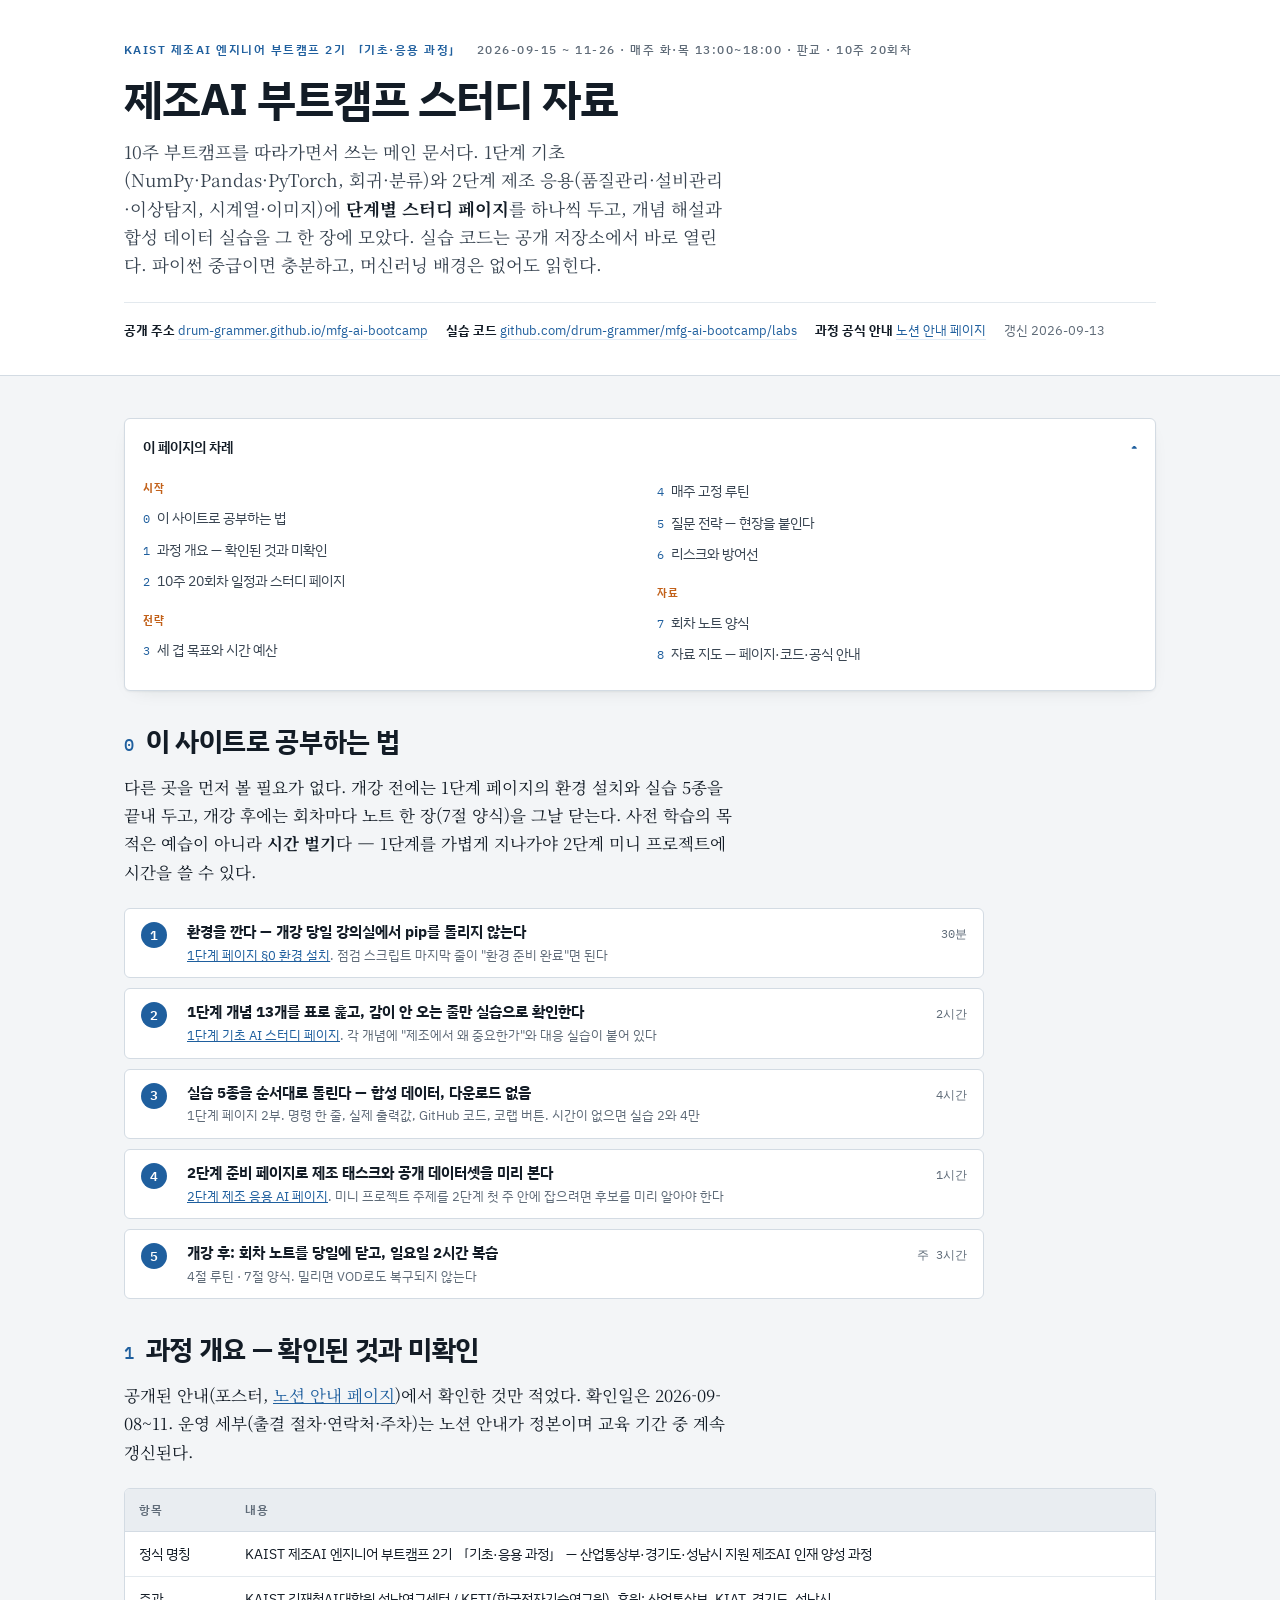
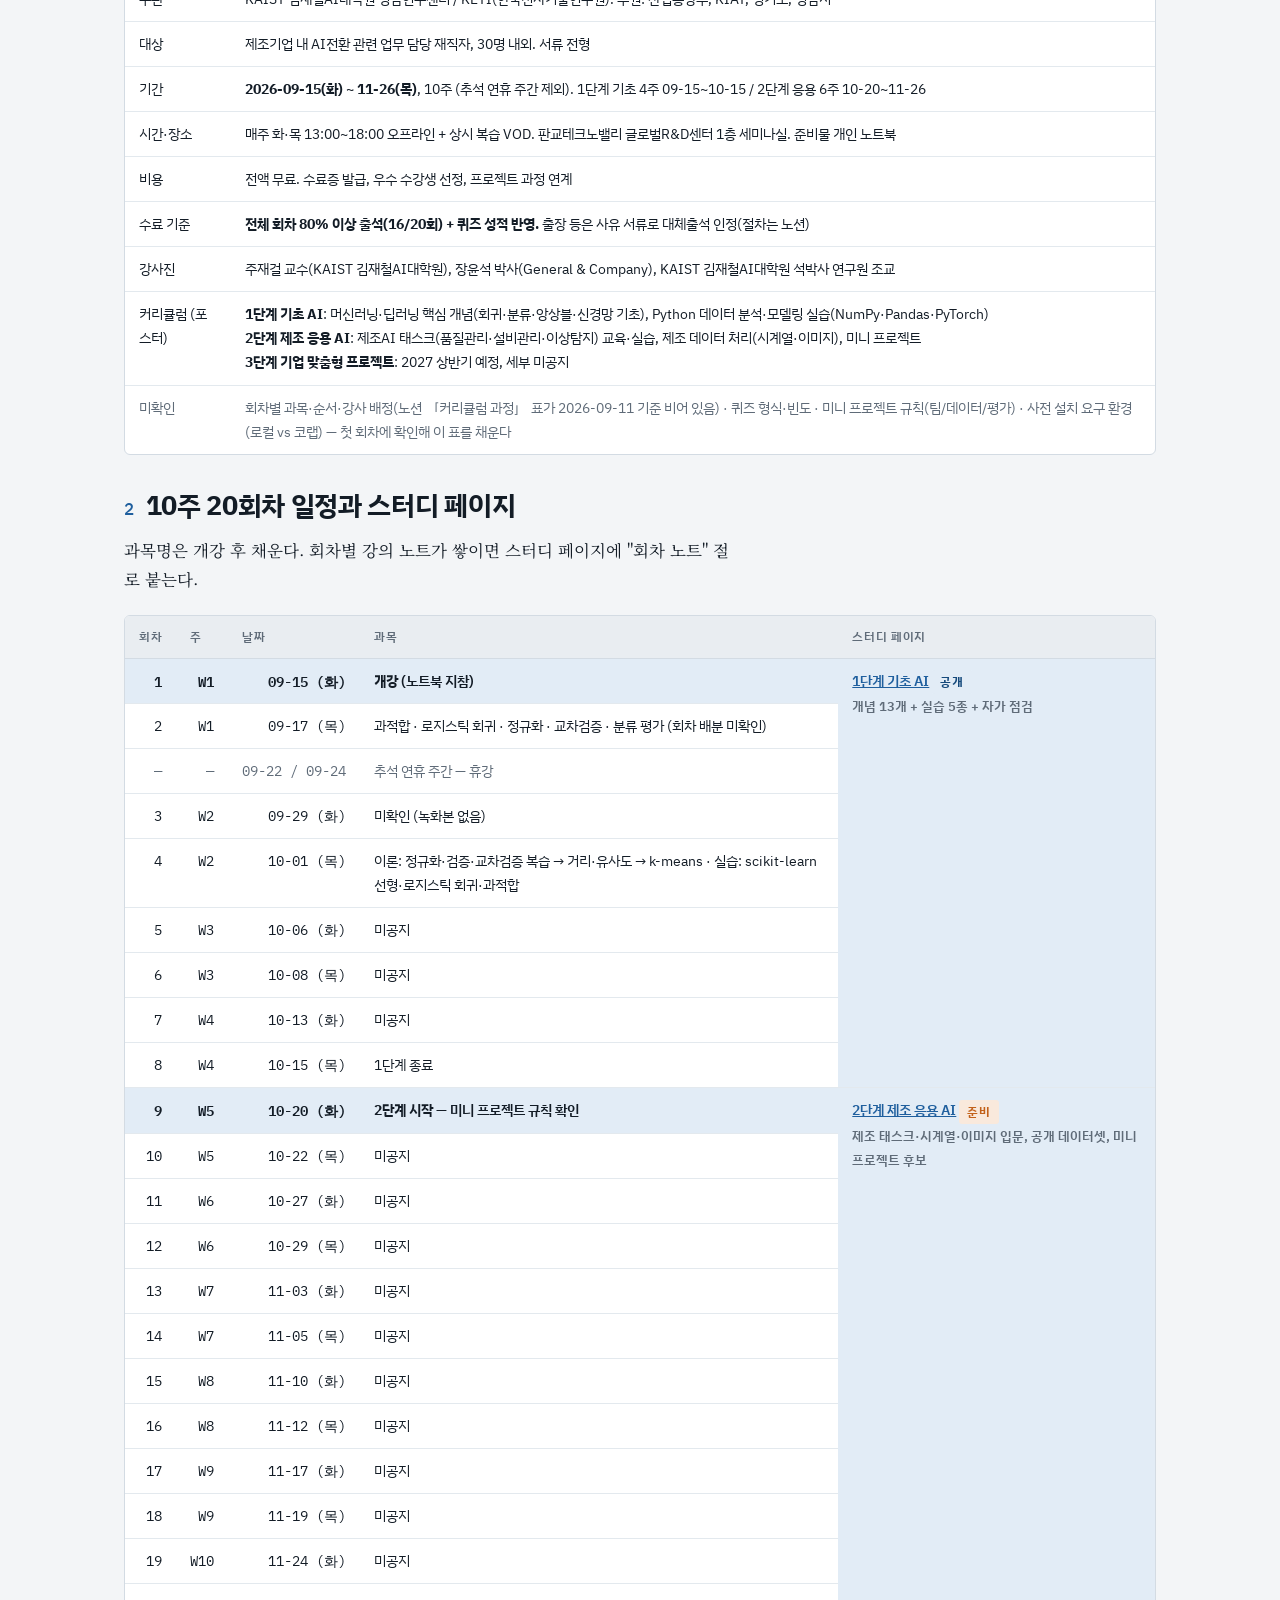
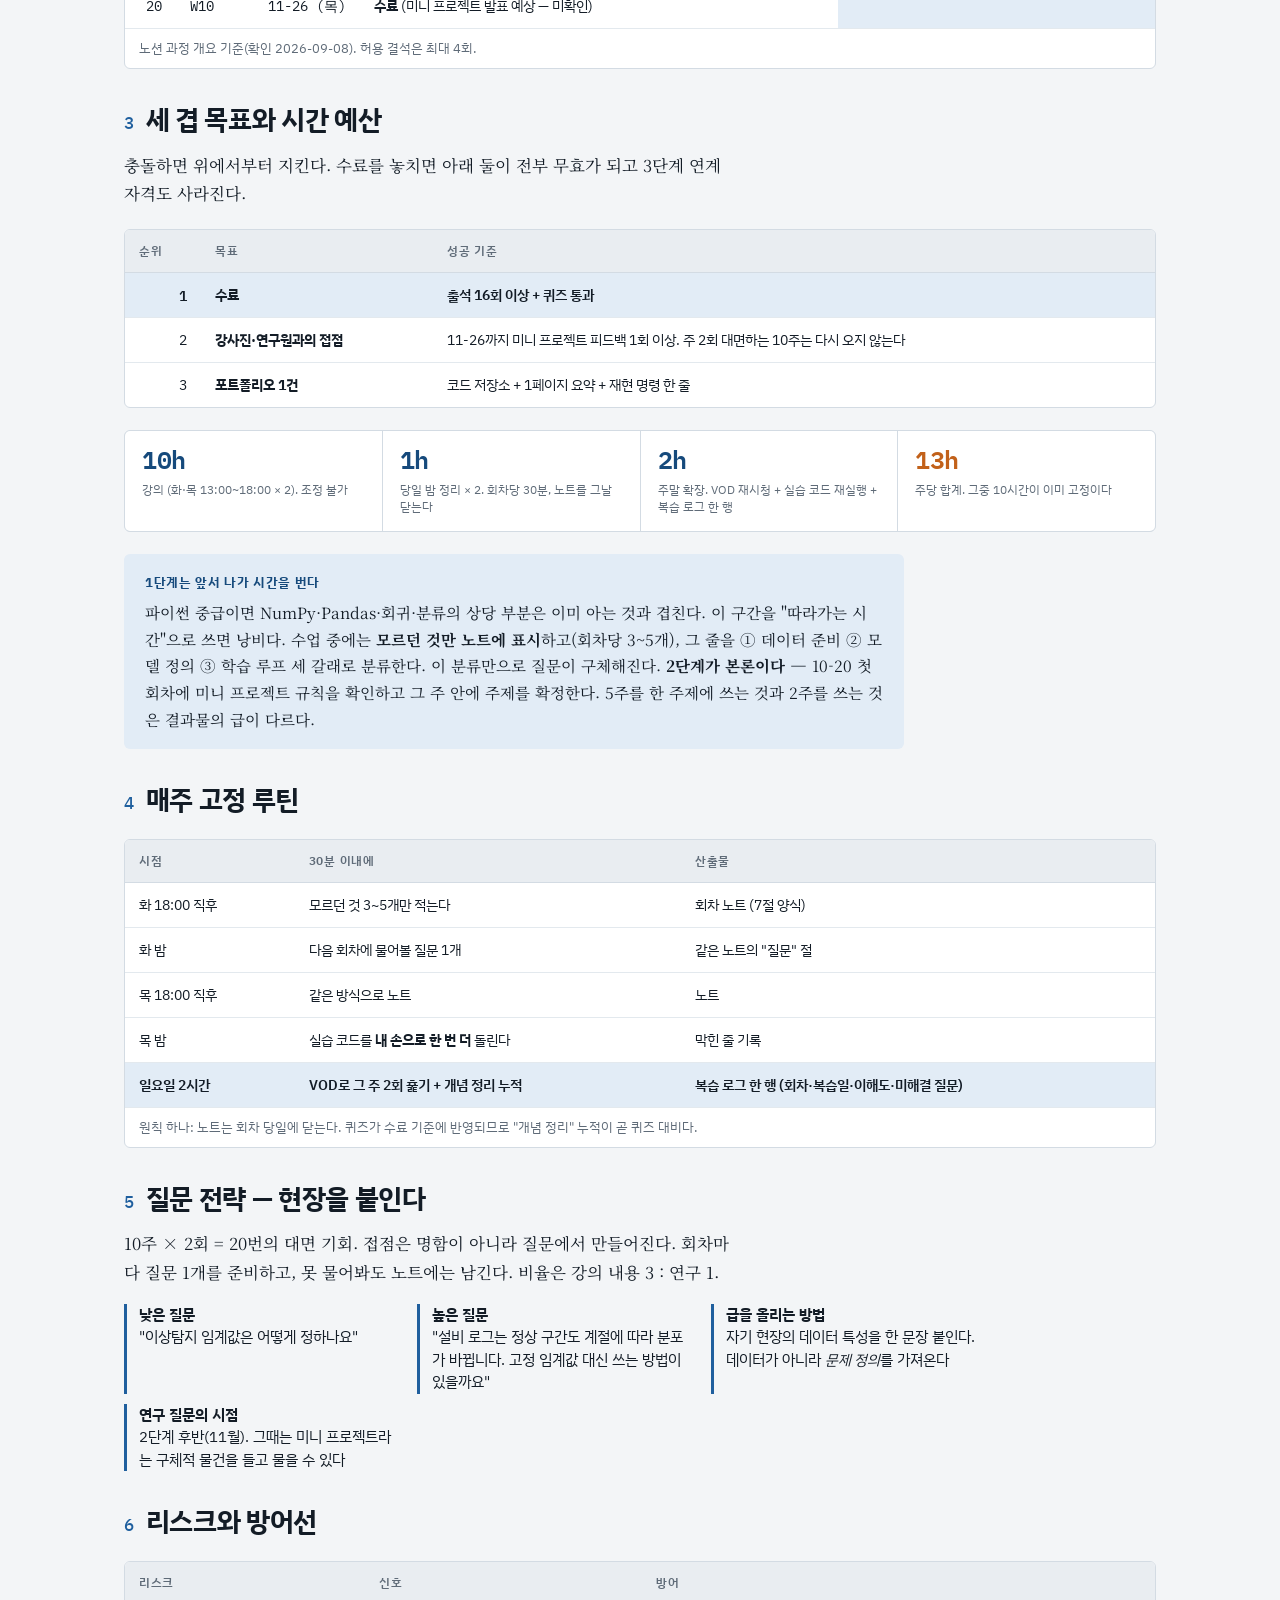
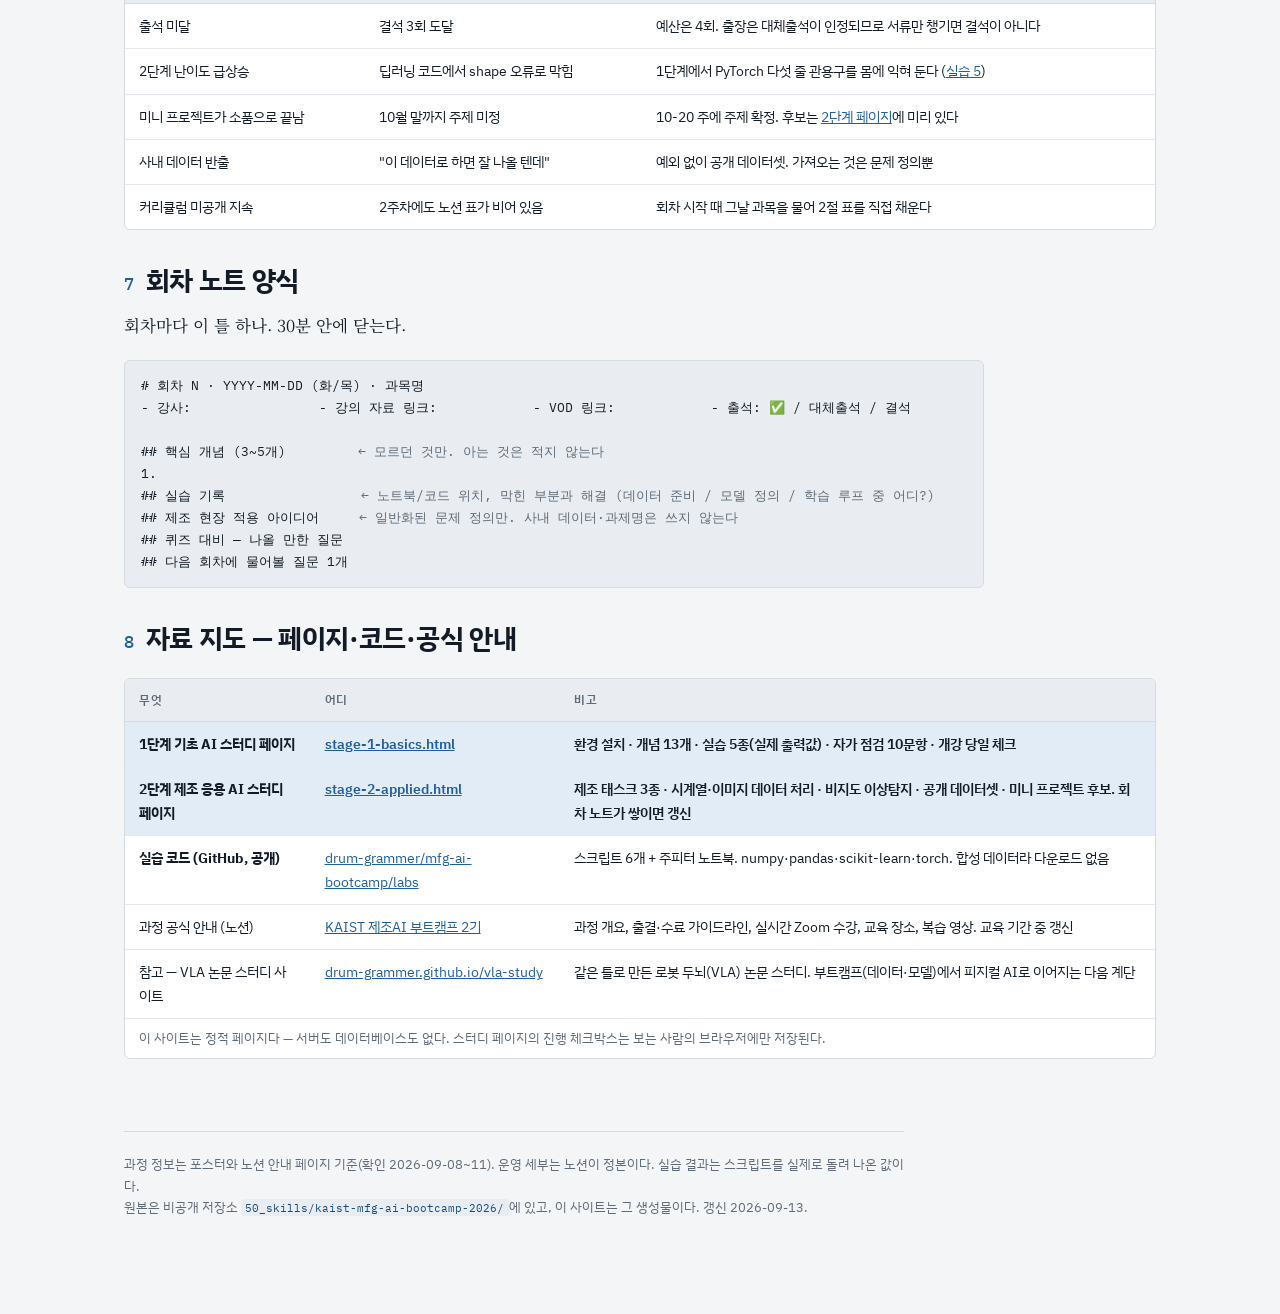
==== commit 852d1299: "site: 2026-10-02 (kaist-mfg-ai-bootcamp-2026@5abcca3)" ====
--- a/index.html
+++ b/index.html
@@ -32,7 +32,7 @@
     <div class="meta">
       <span><strong>공개 주소</strong> <a href="https://drum-grammer.github.io/mfg-ai-bootcamp/">drum-grammer.github.io/mfg-ai-bootcamp</a></span>
       <span><strong>실습 코드</strong> <a href="https://github.com/drum-grammer/mfg-ai-bootcamp/tree/main/labs">github.com/drum-grammer/mfg-ai-bootcamp/labs</a></span>
-      <span><strong>과정 공식 안내</strong> <a href="https://tangy-soarer-2d3.notion.site/KAIST-AI-2-3bcd9192df1180398498f3eba708423d">노션 안내 페이지</a></span>
+      <span><strong>과정 공식 안내</strong> <a href="https://tangy-soarer-2d3.notion.site/KAIST-AI-2-3dbd9192df1180289850ffb8382cf081">노션 안내 페이지</a></span>
       <span class="dim">갱신 2026-09-13</span>
     </div>
   </div>
@@ -71,7 +71,7 @@
 </ol>
 
 <h2 id="facts"><span class="num">1</span>과정 개요 — 확인된 것과 미확인</h2>
-<p class="col">공개된 안내(포스터, <a href="https://tangy-soarer-2d3.notion.site/KAIST-AI-2-3bcd9192df1180398498f3eba708423d">노션 안내 페이지</a>)에서 확인한 것만 적었다. 확인일은 2026-09-08~11.
+<p class="col">공개된 안내(포스터, <a href="https://tangy-soarer-2d3.notion.site/KAIST-AI-2-3dbd9192df1180289850ffb8382cf081">노션 안내 페이지</a>)에서 확인한 것만 적었다. 확인일은 2026-09-08~11.
 운영 세부(출결 절차·연락처·주차)는 노션 안내가 정본이며 교육 기간 중 계속 갱신된다.</p>
 <div class="tbl">
 <table>
@@ -98,10 +98,10 @@
 <thead><tr><th>회차</th><th>주</th><th>날짜</th><th>과목</th><th>스터디 페이지</th></tr></thead>
 <tbody>
 <tr class="hi"><td class="n">1</td><td class="n">W1</td><td class="n">09-15 (화)</td><td><strong>개강</strong> (노트북 지참)</td><td rowspan="9"><a href="stage-1-basics.html">1단계 기초 AI</a> <span class="pill">공개</span><br><span style="font-size:12.5px;color:var(--muted)">개념 13개 + 실습 5종 + 자가 점검</span></td></tr>
-<tr><td class="n">2</td><td class="n">W1</td><td class="n">09-17 (목)</td><td>미공지</td></tr>
+<tr><td class="n">2</td><td class="n">W1</td><td class="n">09-17 (목)</td><td>과적합 · 로지스틱 회귀 · 정규화 · 교차검증 · 분류 평가 (회차 배분 미확인)</td></tr>
 <tr class="dim"><td class="n">—</td><td class="n">—</td><td class="n">09-22 / 09-24</td><td>추석 연휴 주간 — 휴강</td></tr>
-<tr><td class="n">3</td><td class="n">W2</td><td class="n">09-29 (화)</td><td>미공지</td></tr>
-<tr><td class="n">4</td><td class="n">W2</td><td class="n">10-01 (목)</td><td>미공지</td></tr>
+<tr><td class="n">3</td><td class="n">W2</td><td class="n">09-29 (화)</td><td>미확인 (녹화본 없음)</td></tr>
+<tr><td class="n">4</td><td class="n">W2</td><td class="n">10-01 (목)</td><td>이론: 정규화·검증·교차검증 복습 → 거리·유사도 → k-means · 실습: scikit-learn 선형·로지스틱 회귀·과적합</td></tr>
 <tr><td class="n">5</td><td class="n">W3</td><td class="n">10-06 (화)</td><td>미공지</td></tr>
 <tr><td class="n">6</td><td class="n">W3</td><td class="n">10-08 (목)</td><td>미공지</td></tr>
 <tr><td class="n">7</td><td class="n">W4</td><td class="n">10-13 (화)</td><td>미공지</td></tr>
@@ -205,7 +205,7 @@
 <tr class="hi"><td><strong>1단계 기초 AI 스터디 페이지</strong></td><td><a href="stage-1-basics.html">stage-1-basics.html</a></td><td>환경 설치 · 개념 13개 · 실습 5종(실제 출력값) · 자가 점검 10문항 · 개강 당일 체크</td></tr>
 <tr class="hi"><td><strong>2단계 제조 응용 AI 스터디 페이지</strong></td><td><a href="stage-2-applied.html">stage-2-applied.html</a></td><td>제조 태스크 3종 · 시계열·이미지 데이터 처리 · 비지도 이상탐지 · 공개 데이터셋 · 미니 프로젝트 후보. 회차 노트가 쌓이면 갱신</td></tr>
 <tr><td><strong>실습 코드 (GitHub, 공개)</strong></td><td><a href="https://github.com/drum-grammer/mfg-ai-bootcamp/tree/main/labs">drum-grammer/mfg-ai-bootcamp/labs</a></td><td>스크립트 6개 + 주피터 노트북. numpy·pandas·scikit-learn·torch. 합성 데이터라 다운로드 없음</td></tr>
-<tr><td>과정 공식 안내 (노션)</td><td><a href="https://tangy-soarer-2d3.notion.site/KAIST-AI-2-3bcd9192df1180398498f3eba708423d">KAIST 제조AI 부트캠프 2기</a></td><td>과정 개요, 출결·수료 가이드라인, 실시간 Zoom 수강, 교육 장소, 복습 영상. 교육 기간 중 갱신</td></tr>
+<tr><td>과정 공식 안내 (노션)</td><td><a href="https://tangy-soarer-2d3.notion.site/KAIST-AI-2-3dbd9192df1180289850ffb8382cf081">KAIST 제조AI 부트캠프 2기</a></td><td>과정 개요, 출결·수료 가이드라인, 실시간 Zoom 수강, 교육 장소, 복습 영상. 교육 기간 중 갱신</td></tr>
 <tr><td>참고 — VLA 논문 스터디 사이트</td><td><a href="https://drum-grammer.github.io/vla-study/">drum-grammer.github.io/vla-study</a></td><td>같은 틀로 만든 로봇 두뇌(VLA) 논문 스터디. 부트캠프(데이터·모델)에서 피지컬 AI로 이어지는 다음 계단</td></tr>
 </tbody>
 <caption>이 사이트는 정적 페이지다 — 서버도 데이터베이스도 없다. 스터디 페이지의 진행 체크박스는 보는 사람의 브라우저에만 저장된다.</caption>
